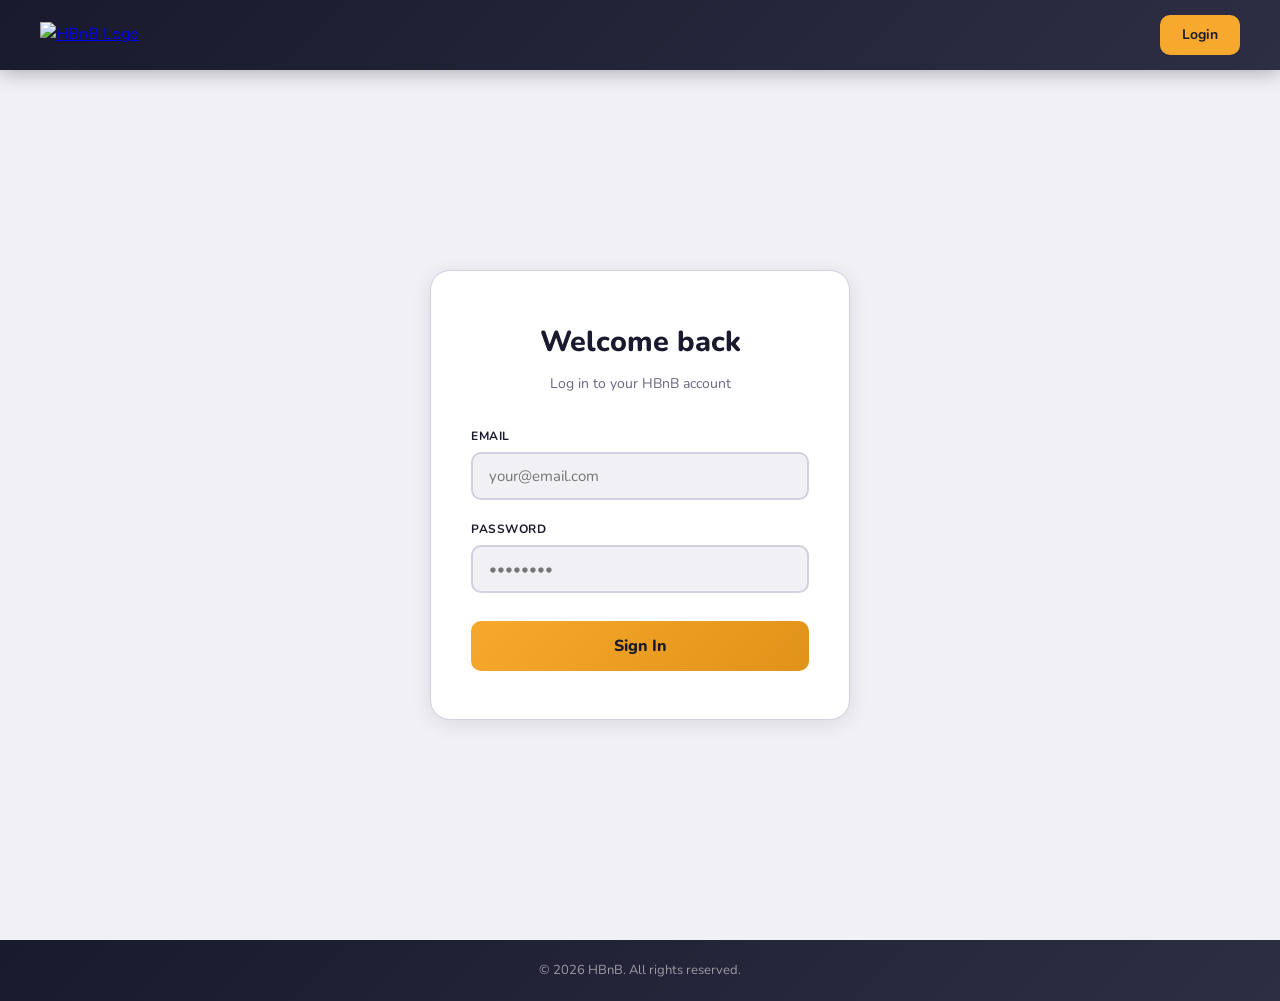
==== part4/add_place.html @ 2c906442 "Adding the Add_place.html page" ====
<!DOCTYPE html>
<html lang="en">
<head>
    <meta charset="UTF-8">
    <meta name="viewport" content="width=device-width, initial-scale=1.0">
    <title>HBnB &#8212; Add a Place</title>
    <meta name="description" content="List your place on HBnB and welcome guests from around the world.">
    <link rel="icon" type="image/png" href="images/icon.png">
    <link rel="preconnect" href="https://fonts.googleapis.com">
    <link href="https://fonts.googleapis.com/css2?family=Nunito:wght@400;600;700;800;900&display=swap" rel="stylesheet">
    <link rel="stylesheet" href="styles.css">
</head>
<body>

    <!-- ==================================================
        HEADER
        Classes obligatoires : .logo  .login-button
    =================================================== -->
    <header>
        <div class="header-inner">
            <a href="index.html" class="header-logo-link">
                <img src="images/logo.png" alt="HBnB Logo" class="logo">
            </a>

            <nav class="main-nav" aria-label="Main navigation">
                <a href="index.html" class="nav-link">&#127968; Home</a>
                <a href="index.html#search-section" class="nav-link">&#128269; Search</a>
                <a href="index.html#places-list" class="nav-link">&#128205; Places</a>
                <!-- Lien actif sur cette page -->
                <a href="add_place.html" class="nav-link active nav-add-place" id="add-place-link" aria-current="page">&#43; Add Place</a>
            </nav>

            <nav class="header-auth" aria-label="Authentication">
                <a href="login.html" class="login-button" id="login-link">Login</a>
            </nav>
        </div>
    </header>

    <!-- ==================================================
        MAIN - Formulaire d'ajout de place
    =================================================== -->
    <main>
        <div class="add-place-wrapper">

            <div class="add-place-header">
                <h1>&#127968; List Your Place</h1>
                <p class="add-place-subtitle">Share your space and welcome guests from around the world.</p>
            </div>

            <!--
                FORMULAIRE D'AJOUT DE PLACE
                id="add-place-form" -> intercepté par scripts.js
                Auth obligatoire : JS redirige vers login.html si pas connecté
            -->
            <form id="add-place-form" novalidate>

                <!-- ── Informations générales ────────────────────── -->
                <fieldset class="form-section">
                    <legend>General Information</legend>

                    <div class="form-group">
                        <label for="place-title">Title <span class="required-star" aria-hidden="true">*</span></label>
                        <input
                            type="text"
                            id="place-title"
                            name="title"
                            required
                            maxlength="100"
                            placeholder="e.g. Cozy apartment in the heart of Paris"
                            aria-required="true"
                        >
                        <span class="field-hint">Max 100 characters</span>
                    </div>

                    <div class="form-group">
                        <label for="place-description">Description</label>
                        <textarea
                            id="place-description"
                            name="description"
                            rows="5"
                            placeholder="Describe your place: atmosphere, nearby attractions, what makes it special..."
                        ></textarea>
                    </div>

                    <div class="form-group">
                        <label for="place-price">Price per night (USD) <span class="required-star" aria-hidden="true">*</span></label>
                        <div class="input-with-prefix">
                            <span class="input-prefix">$</span>
                            <input
                                type="number"
                                id="place-price"
                                name="price"
                                required
                                min="1"
                                step="0.01"
                                placeholder="0.00"
                                aria-required="true"
                            >
                        </div>
                    </div>
                </fieldset>

                <!-- ── Localisation ───────────────────────────────── -->
                <fieldset class="form-section">
                    <legend>Location</legend>

                    <div class="form-row">
                        <div class="form-group">
                            <label for="place-latitude">Latitude <span class="required-star" aria-hidden="true">*</span></label>
                            <input
                                type="number"
                                id="place-latitude"
                                name="latitude"
                                required
                                min="-90"
                                max="90"
                                step="any"
                                placeholder="e.g. 48.8566"
                                aria-required="true"
                            >
                            <span class="field-hint">Between -90 and 90</span>
                        </div>

                        <div class="form-group">
                            <label for="place-longitude">Longitude <span class="required-star" aria-hidden="true">*</span></label>
                            <input
                                type="number"
                                id="place-longitude"
                                name="longitude"
                                required
                                min="-180"
                                max="180"
                                step="any"
                                placeholder="e.g. 2.3522"
                                aria-required="true"
                            >
                            <span class="field-hint">Between -180 and 180</span>
                        </div>
                    </div>

                    <p class="field-hint location-tip">
                        &#128270; Find your coordinates on
                        <a href="https://www.google.com/maps" target="_blank" rel="noopener noreferrer">Google Maps</a>
                        (right-click on the map &#8594; copy coordinates).
                    </p>
                </fieldset>

                <!-- ── Équipements ────────────────────────────────── -->
                <fieldset class="form-section">
                    <legend>Amenities</legend>
                    <p class="field-hint">Select all that apply to your place.</p>

                    <!--
                        id="amenities-list" : les checkboxes sont générées
                        dynamiquement par scripts.js depuis GET /api/v1/amenities/
                    -->
                    <div id="amenities-list" class="amenities-checkboxes" aria-label="Available amenities" role="group">
                        <span class="loading-amenities">Loading amenities...</span>
                    </div>
                </fieldset>

                <!-- ── Actions ────────────────────────────────────── -->
                <div class="form-actions">
                    <a href="index.html" class="btn-cancel">Cancel</a>
                    <button type="submit" class="btn-primary btn-submit-place">
                        &#10003; Publish My Place
                    </button>
                </div>

            </form>
        </div>
    </main>

    <!-- FOOTER -->
    <footer>
        <div class="footer-inner">
            <p>&copy; 2026 HBnB Evolution. All rights reserved.</p>
            <nav class="footer-nav" aria-label="Footer navigation">
                <a href="index.html">Home</a>
                <a href="login.html">Login</a>
            </nav>
        </div>
    </footer>

    <div class="toast" id="toast" role="status" aria-live="polite"></div>
    <script src="scripts.js"></script>
</body>
</html>
---- part4/styles.css ----
/*
  styles.css — HBnB Part 4
  Design : warm, modern, airbnb-inspired
  Palette : orange #F7A92D, dark #1a1a2e, light grays
  Font : Nunito via Google Fonts
*/

:root {
    --orange:        #F7A92D;
    --orange-dark:   #e09318;
    --orange-light:  #FFF3DC;
    --dark:          #1a1a2e;
    --dark-mid:      #2d2d44;
    --white:         #FAFAFA;
    --gray-light:    #f0f0f5;
    --gray-mid:      #d0d0e0;
    --gray-text:     #666680;
    --card-shadow:   0 4px 20px rgba(26, 26, 46, 0.10);
    --card-hover:    0 8px 32px rgba(247, 169, 45, 0.20);
    --radius:        16px;
    --radius-sm:     10px;
    --radius-btn:    10px;
    --transition:    0.25s cubic-bezier(0.4, 0, 0.2, 1);
}

/* ===== RESET ===== */
*, *::before, *::after { box-sizing: border-box; margin: 0; padding: 0; }
html { scroll-behavior: smooth; }

body {
    font-family: 'Nunito', 'Segoe UI', sans-serif;
    background-color: var(--gray-light);
    color: var(--dark);
    min-height: 100vh;
    display: flex;
    flex-direction: column;
    font-size: 16px;
    line-height: 1.6;
}

/* ===== HEADER ===== */
header {
    background: linear-gradient(135deg, var(--dark) 0%, var(--dark-mid) 100%);
    padding: 0 40px;
    height: 70px;
    display: flex;
    align-items: center;
    justify-content: space-between;
    position: sticky;
    top: 0;
    z-index: 100;
    box-shadow: 0 2px 20px rgba(0,0,0,0.3);
}

/* Logo — classe obligatoire */
.logo {
    height: 40px;
    width: auto;
    transition: transform var(--transition);
}
.logo:hover { transform: scale(1.05); }

header nav { display: flex; align-items: center; gap: 12px; }

/* Bouton Login — classe obligatoire */
.login-button {
    background-color: var(--orange);
    color: var(--dark);
    font-family: 'Nunito', sans-serif;
    font-weight: 700;
    font-size: 14px;
    text-decoration: none;
    padding: 9px 22px;
    border-radius: var(--radius-btn);
    border: none;
    cursor: pointer;
    transition: background-color var(--transition), transform var(--transition), box-shadow var(--transition);
    display: inline-flex;
    align-items: center;
    gap: 6px;
}
.login-button:hover {
    background-color: var(--orange-dark);
    transform: translateY(-1px);
    box-shadow: 0 4px 12px rgba(247,169,45,0.4);
}

/* Bouton Logout — visuellement différent */
.logout-button {
    background-color: transparent;
    color: var(--orange);
    font-family: 'Nunito', sans-serif;
    font-weight: 700;
    font-size: 14px;
    text-decoration: none;
    padding: 8px 20px;
    border-radius: var(--radius-btn);
    border: 2px solid var(--orange);
    cursor: pointer;
    transition: all var(--transition);
    display: inline-flex;
    align-items: center;
    gap: 6px;
}
.logout-button:hover { background-color: var(--orange); color: var(--dark); }

/* Greeting connecté */
.user-greeting {
    color: rgba(255,255,255,0.65);
    font-size: 14px;
    font-weight: 600;
}

/* ===== MAIN ===== */
main {
    flex: 1;
    padding: 40px 40px 60px;
    max-width: 1280px;
    margin: 0 auto;
    width: 100%;
}

/* ===== FOOTER ===== */
footer {
    background: linear-gradient(135deg, var(--dark) 0%, var(--dark-mid) 100%);
    color: rgba(255,255,255,0.55);
    text-align: center;
    padding: 20px;
    font-size: 13px;
    margin-top: auto;
}

/* ===== PAGE TITLES ===== */
.page-title {
    font-size: 2.2rem;
    font-weight: 800;
    color: var(--dark);
    text-align: center;
    margin-bottom: 8px;
    letter-spacing: -0.5px;
}
.page-subtitle {
    text-align: center;
    color: var(--gray-text);
    font-size: 1rem;
    margin-bottom: 36px;
}

/* ===== INDEX — FILTRE PRIX ===== */
#filter {
    display: flex;
    align-items: center;
    justify-content: center;
    gap: 12px;
    margin-bottom: 40px;
    background: white;
    padding: 14px 28px;
    border-radius: 50px;
    box-shadow: var(--card-shadow);
    width: fit-content;
    margin-left: auto;
    margin-right: auto;
}
#filter label {
    font-weight: 700;
    font-size: 14px;
    color: var(--dark);
    white-space: nowrap;
}
#price-filter {
    padding: 8px 14px;
    border-radius: 8px;
    border: 2px solid var(--gray-mid);
    font-family: 'Nunito', sans-serif;
    font-size: 14px;
    font-weight: 600;
    color: var(--dark);
    background: white;
    cursor: pointer;
    outline: none;
    transition: border-color var(--transition);
    min-width: 100px;
}
#price-filter:focus { border-color: var(--orange); }

/* ===== INDEX — GRILLE PLACES ===== */
#places-list {
    display: grid;
    grid-template-columns: repeat(auto-fill, minmax(280px, 1fr));
    gap: 20px;
}

/* Carte place — classe obligatoire
   Paramètres fixes respectés : margin:20px padding:10px border:1px solid #ddd border-radius:10px */
.place-card {
    background: white;
    margin: 20px;
    padding: 10px;
    border: 1px solid #ddd;
    border-radius: 10px;
    box-shadow: var(--card-shadow);
    transition: transform var(--transition), box-shadow var(--transition), border-color var(--transition);
    display: flex;
    flex-direction: column;
    overflow: hidden;
    cursor: pointer;
}
.place-card:hover {
    transform: translateY(-6px);
    box-shadow: var(--card-hover);
    border-color: var(--orange);
}
.place-card h2 {
    font-size: 1.1rem;
    font-weight: 800;
    color: var(--dark);
    margin: 12px 8px 6px;
    line-height: 1.3;
}
.place-card .price-tag {
    display: inline-block;
    background: var(--orange-light);
    color: var(--orange-dark);
    font-weight: 700;
    font-size: 0.9rem;
    padding: 4px 10px;
    border-radius: 6px;
    margin: 0 8px 14px;
}

/* Bouton View Details — classe obligatoire */
.details-button {
    background: linear-gradient(135deg, var(--orange) 0%, var(--orange-dark) 100%);
    color: var(--dark);
    font-family: 'Nunito', sans-serif;
    font-weight: 800;
    font-size: 14px;
    text-decoration: none;
    padding: 10px 0;
    border-radius: 8px;
    border: none;
    cursor: pointer;
    text-align: center;
    display: block;
    margin: auto 8px 8px;
    transition: all var(--transition);
    margin-top: auto;
}
.details-button:hover {
    opacity: 0.9;
    transform: translateY(-1px);
    box-shadow: 0 4px 12px rgba(247,169,45,0.4);
}

.no-places-msg {
    grid-column: 1 / -1;
    text-align: center;
    padding: 60px 20px;
    color: var(--gray-text);
    font-size: 1.1rem;
}

/* ===== PAGE LOGIN ===== */
.login-wrapper {
    min-height: calc(100vh - 130px);
    display: flex;
    align-items: center;
    justify-content: center;
    padding: 40px 20px;
}
#login-form {
    background: white;
    padding: 48px 40px;
    border-radius: 20px;
    box-shadow: var(--card-shadow);
    width: 100%;
    max-width: 420px;
    border: 1px solid var(--gray-mid);
}
#login-form h2 {
    text-align: center;
    font-size: 1.8rem;
    font-weight: 800;
    color: var(--dark);
    margin-bottom: 8px;
}
.form-subtitle {
    text-align: center;
    color: var(--gray-text);
    font-size: 14px;
    margin-bottom: 32px;
}
.form-group { margin-bottom: 20px; }
.form-group label {
    display: block;
    font-weight: 700;
    font-size: 12px;
    color: var(--dark);
    margin-bottom: 6px;
    text-transform: uppercase;
    letter-spacing: 0.5px;
}
.form-group input {
    width: 100%;
    padding: 12px 16px;
    border: 2px solid var(--gray-mid);
    border-radius: 10px;
    font-family: 'Nunito', sans-serif;
    font-size: 15px;
    color: var(--dark);
    background: var(--gray-light);
    outline: none;
    transition: border-color var(--transition), background var(--transition);
}
.form-group input:focus { border-color: var(--orange); background: white; }
.btn-primary {
    width: 100%;
    padding: 14px;
    background: linear-gradient(135deg, var(--orange) 0%, var(--orange-dark) 100%);
    color: var(--dark);
    font-family: 'Nunito', sans-serif;
    font-weight: 800;
    font-size: 16px;
    border: none;
    border-radius: var(--radius-btn);
    cursor: pointer;
    transition: all var(--transition);
    margin-top: 8px;
}
.btn-primary:hover { transform: translateY(-2px); box-shadow: 0 6px 20px rgba(247,169,45,0.4); }
.error-message {
    background: #FEE2E2;
    color: #DC2626;
    border: 1px solid #FCA5A5;
    border-radius: 8px;
    padding: 10px 14px;
    font-size: 14px;
    font-weight: 600;
    margin-bottom: 16px;
    display: none;
}

/* ===== PAGE PLACE DETAILS ===== */
#place-details h1 {
    font-size: 2rem;
    font-weight: 800;
    color: var(--dark);
    margin-bottom: 24px;
    letter-spacing: -0.5px;
}

/* Classe obligatoire : place-details */
.place-details { margin-bottom: 40px; }

/* Classe obligatoire : place-info */
.place-info {
    background: white;
    border: 1px solid #ddd;
    border-radius: 10px;
    padding: 10px;
    /* enrichissements */
    padding: 32px;
    box-shadow: var(--card-shadow);
    display: grid;
    grid-template-columns: 1fr 1fr;
    gap: 20px;
}
.place-info-item { display: flex; flex-direction: column; gap: 4px; }
.place-info-label {
    font-size: 11px;
    font-weight: 700;
    text-transform: uppercase;
    letter-spacing: 1px;
    color: var(--gray-text);
}
.place-info-value { font-size: 1.05rem; font-weight: 700; color: var(--dark); }
.place-info-value.price { color: var(--orange-dark); font-size: 1.3rem; }
.amenities-list { display: flex; flex-wrap: wrap; gap: 8px; margin-top: 4px; }
.amenity-tag {
    background: var(--orange-light);
    color: var(--orange-dark);
    font-weight: 700;
    font-size: 13px;
    padding: 4px 12px;
    border-radius: 20px;
}

/* Reviews */
#reviews { margin-bottom: 40px; }
#reviews h2 {
    font-size: 1.5rem;
    font-weight: 800;
    color: var(--dark);
    margin-bottom: 20px;
}

/* Carte review — classe obligatoire
   Paramètres fixes : margin:20px padding:10px border:1px solid #ddd border-radius:10px */
.review-card {
    background: white;
    margin: 20px;
    padding: 10px;
    border: 1px solid #ddd;
    border-radius: 10px;
    /* enrichissements */
    padding: 20px 24px;
    box-shadow: var(--card-shadow);
    margin: 0 0 16px 0;
    transition: box-shadow var(--transition);
}
.review-card:hover { box-shadow: var(--card-hover); }
.review-card .reviewer-name { font-weight: 800; font-size: 1rem; color: var(--dark); margin-bottom: 6px; }
.review-card .review-text { color: var(--gray-text); font-size: 0.95rem; margin-bottom: 10px; }
.stars { color: var(--orange); font-size: 1.1rem; letter-spacing: 2px; }

/* Section add-review — classe obligatoire */
#add-review {
    background: white;
    border: 1px solid #ddd;
    border-radius: 10px;
    padding: 10px;
    /* enrichissements */
    padding: 32px;
    box-shadow: var(--card-shadow);
    margin-top: 40px;
}
#add-review h2 { font-size: 1.4rem; font-weight: 800; color: var(--dark); margin-bottom: 24px; }

/* Classe obligatoire : form (dans add-review) */
#add-review .form label,
#review-form label {
    display: block;
    font-weight: 700;
    font-size: 12px;
    text-transform: uppercase;
    letter-spacing: 0.5px;
    color: var(--dark);
    margin-bottom: 6px;
}
#add-review .form textarea,
#add-review .form select,
#review-form textarea,
#review-form select {
    width: 100%;
    padding: 12px 16px;
    border: 2px solid var(--gray-mid);
    border-radius: 10px;
    font-family: 'Nunito', sans-serif;
    font-size: 15px;
    color: var(--dark);
    background: var(--gray-light);
    margin-bottom: 18px;
    outline: none;
    resize: vertical;
    transition: border-color var(--transition);
}
#add-review .form textarea:focus,
#review-form textarea:focus,
#review-form select:focus { border-color: var(--orange); background: white; }
#add-review .form button,
#review-form button[type="submit"] {
    background: linear-gradient(135deg, var(--orange) 0%, var(--orange-dark) 100%);
    color: var(--dark);
    font-family: 'Nunito', sans-serif;
    font-weight: 800;
    font-size: 15px;
    padding: 12px 32px;
    border: none;
    border-radius: var(--radius-btn);
    cursor: pointer;
    transition: all var(--transition);
}
#add-review .form button:hover,
#review-form button[type="submit"]:hover {
    transform: translateY(-2px);
    box-shadow: 0 6px 20px rgba(247,169,45,0.4);
}

/* ===== PAGE ADD_REVIEW SEULE ===== */
.review-page-wrapper { max-width: 600px; margin: 0 auto; padding: 40px 20px; }
#review-form {
    background: white;
    padding: 40px;
    border-radius: 20px;
    border: 1px solid var(--gray-mid);
    box-shadow: var(--card-shadow);
}
#review-form h1 {
    font-size: 1.1rem;
    font-weight: 600;
    color: var(--gray-text);
    text-align: center;
    margin-bottom: 4px;
}
#review-form h2 {
    font-size: 1.8rem;
    font-weight: 800;
    color: var(--dark);
    text-align: center;
    margin-bottom: 32px;
}

/* ===== TOAST NOTIFICATION ===== */
.toast {
    position: fixed;
    bottom: 30px;
    right: 30px;
    background: var(--dark);
    color: white;
    padding: 14px 24px;
    border-radius: 12px;
    font-weight: 700;
    font-size: 14px;
    box-shadow: 0 8px 32px rgba(0,0,0,0.3);
    z-index: 1000;
    transform: translateY(80px);
    opacity: 0;
    transition: all 0.4s cubic-bezier(0.4,0,0.2,1);
    pointer-events: none;
}
.toast.toast-success { border-left: 4px solid #22C55E; }
.toast.toast-error { border-left: 4px solid #EF4444; }
.toast.show { transform: translateY(0); opacity: 1; }

/* ===== SPINNER CHARGEMENT ===== */
.loading-msg {
    grid-column: 1 / -1;
    text-align: center;
    padding: 60px;
    color: var(--gray-text);
    font-size: 1rem;
    font-weight: 600;
}

/* ===== RESPONSIVE ===== */
@media (max-width: 768px) {
    header { padding: 0 20px; }
    main { padding: 24px 16px 40px; }
    #places-list { grid-template-columns: 1fr; gap: 0; }
    .place-card { margin: 0 0 16px 0; }
    .place-info { grid-template-columns: 1fr; }
    #login-form { padding: 32px 24px; }
    .page-title { font-size: 1.6rem; }
    .toast { left: 16px; right: 16px; bottom: 16px; }
}
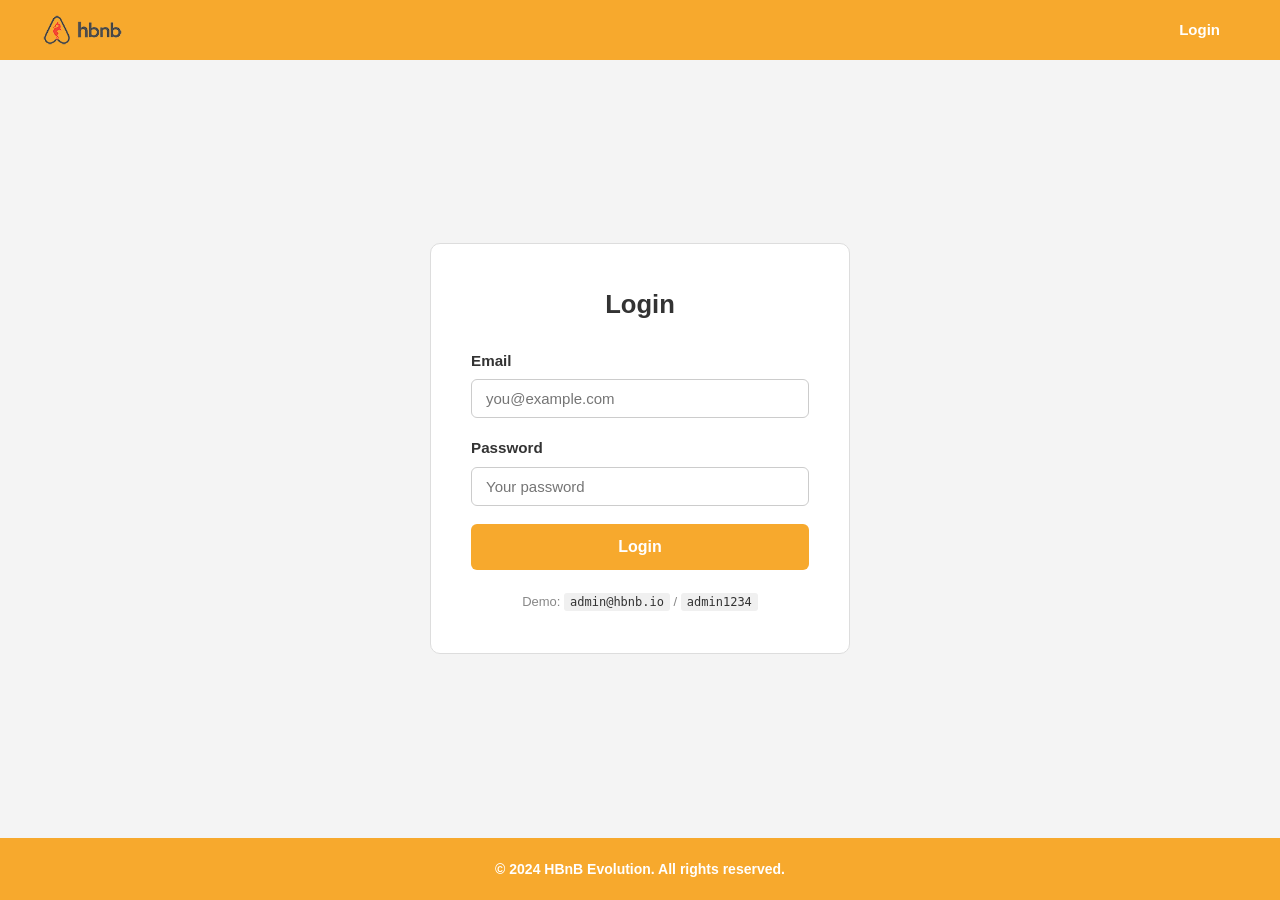
==== commit 53b36c85: "part 4 Hbnb" ====
--- a/part4/add_place.html
+++ b/part4/add_place.html
@@ -3,186 +3,95 @@
 <head>
     <meta charset="UTF-8">
     <meta name="viewport" content="width=device-width, initial-scale=1.0">
-    <title>HBnB &#8212; Add a Place</title>
-    <meta name="description" content="List your place on HBnB and welcome guests from around the world.">
-    <link rel="icon" type="image/png" href="images/icon.png">
-    <link rel="preconnect" href="https://fonts.googleapis.com">
-    <link href="https://fonts.googleapis.com/css2?family=Nunito:wght@400;600;700;800;900&display=swap" rel="stylesheet">
+    <title>HBnB — Add a Place</title>
+    <link rel="icon" href="images/icon.png" type="image/png">
     <link rel="stylesheet" href="styles.css">
 </head>
 <body>
 
-    <!-- ==================================================
-        HEADER
-        Classes obligatoires : .logo  .login-button
-    =================================================== -->
+    <!-- HEADER -->
     <header>
         <div class="header-inner">
             <a href="index.html" class="header-logo-link">
                 <img src="images/logo.png" alt="HBnB Logo" class="logo">
             </a>
-
-            <nav class="main-nav" aria-label="Main navigation">
-                <a href="index.html" class="nav-link">&#127968; Home</a>
-                <a href="index.html#search-section" class="nav-link">&#128269; Search</a>
-                <a href="index.html#places-list" class="nav-link">&#128205; Places</a>
-                <!-- Lien actif sur cette page -->
-                <a href="add_place.html" class="nav-link active nav-add-place" id="add-place-link" aria-current="page">&#43; Add Place</a>
-            </nav>
-
-            <nav class="header-auth" aria-label="Authentication">
-                <a href="login.html" class="login-button" id="login-link">Login</a>
-            </nav>
+            <a href="login.html" id="login-link" class="login-button">Login</a>
         </div>
     </header>
 
-    <!-- ==================================================
-        MAIN - Formulaire d'ajout de place
-    =================================================== -->
+    <!-- MAIN -->
     <main>
         <div class="add-place-wrapper">
-
             <div class="add-place-header">
-                <h1>&#127968; List Your Place</h1>
-                <p class="add-place-subtitle">Share your space and welcome guests from around the world.</p>
+                <h1>Add a New Place</h1>
+                <p class="add-place-subtitle">Share your space with the world</p>
             </div>
 
-            <!--
-                FORMULAIRE D'AJOUT DE PLACE
-                id="add-place-form" -> intercepté par scripts.js
-                Auth obligatoire : JS redirige vers login.html si pas connecté
-            -->
-            <form id="add-place-form" novalidate>
-
-                <!-- ── Informations générales ────────────────────── -->
+            <form id="add-place-form">
+                <!-- Basic Info -->
                 <fieldset class="form-section">
-                    <legend>General Information</legend>
-
+                    <legend>Basic Information</legend>
                     <div class="form-group">
-                        <label for="place-title">Title <span class="required-star" aria-hidden="true">*</span></label>
-                        <input
-                            type="text"
-                            id="place-title"
-                            name="title"
-                            required
-                            maxlength="100"
-                            placeholder="e.g. Cozy apartment in the heart of Paris"
-                            aria-required="true"
-                        >
+                        <label for="place-title">Title <span class="required-star">*</span></label>
+                        <input type="text" id="place-title" name="title" placeholder="e.g. Sunny Beach House" maxlength="100" required>
                         <span class="field-hint">Max 100 characters</span>
                     </div>
-
                     <div class="form-group">
                         <label for="place-description">Description</label>
-                        <textarea
-                            id="place-description"
-                            name="description"
-                            rows="5"
-                            placeholder="Describe your place: atmosphere, nearby attractions, what makes it special..."
-                        ></textarea>
+                        <textarea id="place-description" name="description" rows="4" placeholder="Describe your place..."></textarea>
                     </div>
+                </fieldset>
 
+                <!-- Pricing -->
+                <fieldset class="form-section">
+                    <legend>Pricing</legend>
                     <div class="form-group">
-                        <label for="place-price">Price per night (USD) <span class="required-star" aria-hidden="true">*</span></label>
+                        <label for="place-price">Price per Night <span class="required-star">*</span></label>
                         <div class="input-with-prefix">
                             <span class="input-prefix">$</span>
-                            <input
-                                type="number"
-                                id="place-price"
-                                name="price"
-                                required
-                                min="1"
-                                step="0.01"
-                                placeholder="0.00"
-                                aria-required="true"
-                            >
+                            <input type="number" id="place-price" name="price" placeholder="0.00" min="1" step="0.01" required>
                         </div>
                     </div>
                 </fieldset>
 
-                <!-- ── Localisation ───────────────────────────────── -->
+                <!-- Location -->
                 <fieldset class="form-section">
                     <legend>Location</legend>
-
                     <div class="form-row">
                         <div class="form-group">
-                            <label for="place-latitude">Latitude <span class="required-star" aria-hidden="true">*</span></label>
-                            <input
-                                type="number"
-                                id="place-latitude"
-                                name="latitude"
-                                required
-                                min="-90"
-                                max="90"
-                                step="any"
-                                placeholder="e.g. 48.8566"
-                                aria-required="true"
-                            >
-                            <span class="field-hint">Between -90 and 90</span>
+                            <label for="place-latitude">Latitude <span class="required-star">*</span></label>
+                            <input type="number" id="place-latitude" name="latitude" placeholder="e.g. 48.8566" min="-90" max="90" step="any" required>
                         </div>
-
                         <div class="form-group">
-                            <label for="place-longitude">Longitude <span class="required-star" aria-hidden="true">*</span></label>
-                            <input
-                                type="number"
-                                id="place-longitude"
-                                name="longitude"
-                                required
-                                min="-180"
-                                max="180"
-                                step="any"
-                                placeholder="e.g. 2.3522"
-                                aria-required="true"
-                            >
-                            <span class="field-hint">Between -180 and 180</span>
+                            <label for="place-longitude">Longitude <span class="required-star">*</span></label>
+                            <input type="number" id="place-longitude" name="longitude" placeholder="e.g. 2.3522" min="-180" max="180" step="any" required>
                         </div>
                     </div>
-
-                    <p class="field-hint location-tip">
-                        &#128270; Find your coordinates on
-                        <a href="https://www.google.com/maps" target="_blank" rel="noopener noreferrer">Google Maps</a>
-                        (right-click on the map &#8594; copy coordinates).
-                    </p>
                 </fieldset>
 
-                <!-- ── Équipements ────────────────────────────────── -->
+                <!-- Amenities -->
                 <fieldset class="form-section">
                     <legend>Amenities</legend>
-                    <p class="field-hint">Select all that apply to your place.</p>
-
-                    <!--
-                        id="amenities-list" : les checkboxes sont générées
-                        dynamiquement par scripts.js depuis GET /api/v1/amenities/
-                    -->
-                    <div id="amenities-list" class="amenities-checkboxes" aria-label="Available amenities" role="group">
+                    <div id="amenities-list" class="amenities-checkboxes">
                         <span class="loading-amenities">Loading amenities...</span>
                     </div>
                 </fieldset>
 
-                <!-- ── Actions ────────────────────────────────────── -->
+                <!-- Actions -->
                 <div class="form-actions">
                     <a href="index.html" class="btn-cancel">Cancel</a>
-                    <button type="submit" class="btn-primary btn-submit-place">
-                        &#10003; Publish My Place
-                    </button>
+                    <button type="submit" class="btn-primary btn-submit-place">Publish My Place</button>
                 </div>
-
             </form>
         </div>
     </main>
 
     <!-- FOOTER -->
     <footer>
-        <div class="footer-inner">
-            <p>&copy; 2026 HBnB Evolution. All rights reserved.</p>
-            <nav class="footer-nav" aria-label="Footer navigation">
-                <a href="index.html">Home</a>
-                <a href="login.html">Login</a>
-            </nav>
-        </div>
+        <p>&copy; 2024 HBnB Evolution. All rights reserved.</p>
     </footer>
 
-    <div class="toast" id="toast" role="status" aria-live="polite"></div>
+    <div id="toast" class="toast"></div>
     <script src="scripts.js"></script>
 </body>
 </html>
--- a/part4/styles.css
+++ b/part4/styles.css
@@ -1,545 +1,683 @@
 /*
   styles.css — HBnB Part 4
-  Design : warm, modern, airbnb-inspired
-  Palette : orange #F7A92D, dark #1a1a2e, light grays
-  Font : Nunito via Google Fonts
+  =========================
+  Design based on project mockups.
+  Palette: orange #F7A92D, light gray #f4f4f4, white cards
+  Font: system default sans-serif
+
+  REQUIRED CLASSES (checker):
+  .logo  .login-button  .place-card  .details-button
+  .place-details  .place-info  .review-card  .add-review  .form
 */
 
-:root {
-    --orange:        #F7A92D;
-    --orange-dark:   #e09318;
-    --orange-light:  #FFF3DC;
-    --dark:          #1a1a2e;
-    --dark-mid:      #2d2d44;
-    --white:         #FAFAFA;
-    --gray-light:    #f0f0f5;
-    --gray-mid:      #d0d0e0;
-    --gray-text:     #666680;
-    --card-shadow:   0 4px 20px rgba(26, 26, 46, 0.10);
-    --card-hover:    0 8px 32px rgba(247, 169, 45, 0.20);
-    --radius:        16px;
-    --radius-sm:     10px;
-    --radius-btn:    10px;
-    --transition:    0.25s cubic-bezier(0.4, 0, 0.2, 1);
-}
-
-/* ===== RESET ===== */
-*, *::before, *::after { box-sizing: border-box; margin: 0; padding: 0; }
-html { scroll-behavior: smooth; }
+/* ================================================================
+   RESET & BASE
+   ================================================================ */
+*, *::before, *::after {
+    box-sizing: border-box;
+    margin: 0;
+    padding: 0;
+}
 
 body {
-    font-family: 'Nunito', 'Segoe UI', sans-serif;
-    background-color: var(--gray-light);
-    color: var(--dark);
+    font-family: 'Segoe UI', Tahoma, Geneva, Verdana, sans-serif;
+    background-color: #f4f4f4;
+    color: #333;
     min-height: 100vh;
     display: flex;
     flex-direction: column;
-    font-size: 16px;
     line-height: 1.6;
 }
 
-/* ===== HEADER ===== */
+/* ================================================================
+   HEADER
+   ================================================================ */
 header {
-    background: linear-gradient(135deg, var(--dark) 0%, var(--dark-mid) 100%);
-    padding: 0 40px;
-    height: 70px;
+    background-color: #F7A92D;
+    padding: 0 32px;
+}
+
+.header-inner {
+    max-width: 1200px;
+    margin: 0 auto;
+    height: 60px;
     display: flex;
     align-items: center;
     justify-content: space-between;
-    position: sticky;
-    top: 0;
-    z-index: 100;
-    box-shadow: 0 2px 20px rgba(0,0,0,0.3);
-}
-
-/* Logo — classe obligatoire */
+}
+
+.header-logo-link {
+    display: inline-flex;
+    align-items: center;
+    gap: 10px;
+    text-decoration: none;
+}
+
+/* --- REQUIRED CLASS: .logo --- */
 .logo {
-    height: 40px;
+    height: 36px;
     width: auto;
-    transition: transform var(--transition);
-}
-.logo:hover { transform: scale(1.05); }
-
-header nav { display: flex; align-items: center; gap: 12px; }
-
-/* Bouton Login — classe obligatoire */
+}
+
+.logo-text {
+    font-size: 1.4rem;
+    font-weight: 900;
+    color: white;
+}
+
+/* --- REQUIRED CLASS: .login-button --- */
 .login-button {
-    background-color: var(--orange);
-    color: var(--dark);
-    font-family: 'Nunito', sans-serif;
+    color: white;
+    font-weight: 700;
+    font-size: 15px;
+    text-decoration: none;
+    padding: 8px 20px;
+    border: none;
+    background: none;
+    cursor: pointer;
+}
+.login-button:hover {
+    text-decoration: underline;
+}
+
+.logout-button {
+    color: white;
+    font-weight: 700;
+    font-size: 15px;
+    text-decoration: none;
+    padding: 8px 20px;
+    border: none;
+    background: none;
+    cursor: pointer;
+}
+.logout-button:hover {
+    text-decoration: underline;
+}
+
+/* Hide nav links - simple design per mockups */
+.main-nav {
+    display: none;
+}
+
+/* ================================================================
+   MAIN
+   ================================================================ */
+main {
+    flex: 1;
+    max-width: 1200px;
+    margin: 0 auto;
+    width: 100%;
+    padding: 40px 32px 60px;
+}
+
+/* ================================================================
+   INDEX PAGE — Available Places
+   ================================================================ */
+.section-title {
+    font-size: 1.8rem;
+    font-weight: 900;
+    color: #333;
+    text-align: center;
+    margin-bottom: 24px;
+}
+
+.filters-bar {
+    display: flex;
+    align-items: center;
+    justify-content: center;
+    gap: 10px;
+    margin-bottom: 32px;
+}
+
+.filter-label {
+    font-weight: 700;
+    font-size: 15px;
+    color: #333;
+}
+
+#price-filter {
+    padding: 6px 12px;
+    border: 1px solid #ccc;
+    border-radius: 4px;
+    font-size: 14px;
+    background: white;
+    cursor: pointer;
+}
+
+/* ================================================================
+   PLACE CARDS GRID
+   ================================================================ */
+#places-list {
+    display: grid;
+    grid-template-columns: repeat(3, 1fr);
+    gap: 24px;
+}
+
+/* --- REQUIRED CLASS: .place-card --- */
+.place-card {
+    background: white;
+    border: 1px solid #ddd;
+    border-radius: 10px;
+    padding: 30px 20px;
+    text-align: center;
+    display: flex;
+    flex-direction: column;
+    align-items: center;
+    gap: 12px;
+}
+
+.place-card h2 {
+    font-size: 1.2rem;
+    font-weight: 800;
+    color: #333;
+    margin: 0;
+}
+
+.place-card .price-tag {
+    font-size: 0.95rem;
+    color: #555;
+}
+
+/* --- REQUIRED CLASS: .details-button --- */
+.details-button {
+    background-color: #F7A92D;
+    color: white;
     font-weight: 700;
     font-size: 14px;
     text-decoration: none;
-    padding: 9px 22px;
-    border-radius: var(--radius-btn);
+    padding: 10px 24px;
+    border-radius: 20px;
     border: none;
     cursor: pointer;
-    transition: background-color var(--transition), transform var(--transition), box-shadow var(--transition);
-    display: inline-flex;
-    align-items: center;
-    gap: 6px;
-}
-.login-button:hover {
-    background-color: var(--orange-dark);
-    transform: translateY(-1px);
-    box-shadow: 0 4px 12px rgba(247,169,45,0.4);
-}
-
-/* Bouton Logout — visuellement différent */
-.logout-button {
-    background-color: transparent;
-    color: var(--orange);
-    font-family: 'Nunito', sans-serif;
-    font-weight: 700;
-    font-size: 14px;
-    text-decoration: none;
-    padding: 8px 20px;
-    border-radius: var(--radius-btn);
-    border: 2px solid var(--orange);
-    cursor: pointer;
-    transition: all var(--transition);
-    display: inline-flex;
-    align-items: center;
-    gap: 6px;
-}
-.logout-button:hover { background-color: var(--orange); color: var(--dark); }
-
-/* Greeting connecté */
-.user-greeting {
-    color: rgba(255,255,255,0.65);
-    font-size: 14px;
-    font-weight: 600;
-}
-
-/* ===== MAIN ===== */
-main {
-    flex: 1;
-    padding: 40px 40px 60px;
-    max-width: 1280px;
-    margin: 0 auto;
-    width: 100%;
-}
-
-/* ===== FOOTER ===== */
-footer {
-    background: linear-gradient(135deg, var(--dark) 0%, var(--dark-mid) 100%);
-    color: rgba(255,255,255,0.55);
-    text-align: center;
-    padding: 20px;
-    font-size: 13px;
+    display: inline-block;
     margin-top: auto;
-}
-
-/* ===== PAGE TITLES ===== */
-.page-title {
-    font-size: 2.2rem;
-    font-weight: 800;
-    color: var(--dark);
-    text-align: center;
-    margin-bottom: 8px;
-    letter-spacing: -0.5px;
-}
-.page-subtitle {
-    text-align: center;
-    color: var(--gray-text);
+    transition: background-color 0.2s;
+}
+.details-button:hover {
+    background-color: #e09318;
+}
+
+.no-places-msg,
+.loading-msg {
+    grid-column: 1 / -1;
+    text-align: center;
+    padding: 40px 20px;
+    color: #999;
     font-size: 1rem;
-    margin-bottom: 36px;
-}
-
-/* ===== INDEX — FILTRE PRIX ===== */
-#filter {
-    display: flex;
-    align-items: center;
-    justify-content: center;
-    gap: 12px;
+}
+
+/* ================================================================
+   PLACE DETAILS PAGE
+   ================================================================ */
+
+/* --- REQUIRED CLASS: .place-details --- */
+.place-details {
     margin-bottom: 40px;
-    background: white;
-    padding: 14px 28px;
-    border-radius: 50px;
-    box-shadow: var(--card-shadow);
-    width: fit-content;
-    margin-left: auto;
-    margin-right: auto;
-}
-#filter label {
-    font-weight: 700;
-    font-size: 14px;
-    color: var(--dark);
-    white-space: nowrap;
-}
-#price-filter {
-    padding: 8px 14px;
-    border-radius: 8px;
-    border: 2px solid var(--gray-mid);
-    font-family: 'Nunito', sans-serif;
-    font-size: 14px;
-    font-weight: 600;
-    color: var(--dark);
-    background: white;
-    cursor: pointer;
-    outline: none;
-    transition: border-color var(--transition);
-    min-width: 100px;
-}
-#price-filter:focus { border-color: var(--orange); }
-
-/* ===== INDEX — GRILLE PLACES ===== */
-#places-list {
-    display: grid;
-    grid-template-columns: repeat(auto-fill, minmax(280px, 1fr));
-    gap: 20px;
-}
-
-/* Carte place — classe obligatoire
-   Paramètres fixes respectés : margin:20px padding:10px border:1px solid #ddd border-radius:10px */
-.place-card {
-    background: white;
-    margin: 20px;
-    padding: 10px;
+}
+
+#place-details h1 {
+    font-size: 2rem;
+    font-weight: 900;
+    color: #333;
+    text-align: center;
+    margin-bottom: 24px;
+}
+
+/* --- REQUIRED CLASS: .place-info --- */
+.place-info {
+    background: white;
     border: 1px solid #ddd;
     border-radius: 10px;
-    box-shadow: var(--card-shadow);
-    transition: transform var(--transition), box-shadow var(--transition), border-color var(--transition);
-    display: flex;
-    flex-direction: column;
-    overflow: hidden;
-    cursor: pointer;
-}
-.place-card:hover {
-    transform: translateY(-6px);
-    box-shadow: var(--card-hover);
-    border-color: var(--orange);
-}
-.place-card h2 {
-    font-size: 1.1rem;
+    padding: 30px 40px;
+    text-align: center;
+}
+
+.place-info p {
+    font-size: 1rem;
+    color: #333;
+    margin-bottom: 10px;
+    line-height: 1.8;
+}
+
+.place-info p strong {
     font-weight: 800;
-    color: var(--dark);
-    margin: 12px 8px 6px;
-    line-height: 1.3;
-}
-.place-card .price-tag {
-    display: inline-block;
-    background: var(--orange-light);
-    color: var(--orange-dark);
-    font-weight: 700;
-    font-size: 0.9rem;
-    padding: 4px 10px;
-    border-radius: 6px;
-    margin: 0 8px 14px;
-}
-
-/* Bouton View Details — classe obligatoire */
-.details-button {
-    background: linear-gradient(135deg, var(--orange) 0%, var(--orange-dark) 100%);
-    color: var(--dark);
-    font-family: 'Nunito', sans-serif;
-    font-weight: 800;
-    font-size: 14px;
-    text-decoration: none;
-    padding: 10px 0;
-    border-radius: 8px;
-    border: none;
-    cursor: pointer;
-    text-align: center;
-    display: block;
-    margin: auto 8px 8px;
-    transition: all var(--transition);
-    margin-top: auto;
-}
-.details-button:hover {
-    opacity: 0.9;
-    transform: translateY(-1px);
-    box-shadow: 0 4px 12px rgba(247,169,45,0.4);
-}
-
-.no-places-msg {
-    grid-column: 1 / -1;
-    text-align: center;
-    padding: 60px 20px;
-    color: var(--gray-text);
-    font-size: 1.1rem;
-}
-
-/* ===== PAGE LOGIN ===== */
-.login-wrapper {
-    min-height: calc(100vh - 130px);
-    display: flex;
-    align-items: center;
-    justify-content: center;
-    padding: 40px 20px;
-}
-#login-form {
-    background: white;
-    padding: 48px 40px;
-    border-radius: 20px;
-    box-shadow: var(--card-shadow);
-    width: 100%;
-    max-width: 420px;
-    border: 1px solid var(--gray-mid);
-}
-#login-form h2 {
-    text-align: center;
-    font-size: 1.8rem;
-    font-weight: 800;
-    color: var(--dark);
-    margin-bottom: 8px;
-}
-.form-subtitle {
-    text-align: center;
-    color: var(--gray-text);
-    font-size: 14px;
-    margin-bottom: 32px;
-}
-.form-group { margin-bottom: 20px; }
-.form-group label {
-    display: block;
-    font-weight: 700;
-    font-size: 12px;
-    color: var(--dark);
-    margin-bottom: 6px;
-    text-transform: uppercase;
-    letter-spacing: 0.5px;
-}
-.form-group input {
-    width: 100%;
-    padding: 12px 16px;
-    border: 2px solid var(--gray-mid);
-    border-radius: 10px;
-    font-family: 'Nunito', sans-serif;
-    font-size: 15px;
-    color: var(--dark);
-    background: var(--gray-light);
-    outline: none;
-    transition: border-color var(--transition), background var(--transition);
-}
-.form-group input:focus { border-color: var(--orange); background: white; }
-.btn-primary {
-    width: 100%;
-    padding: 14px;
-    background: linear-gradient(135deg, var(--orange) 0%, var(--orange-dark) 100%);
-    color: var(--dark);
-    font-family: 'Nunito', sans-serif;
-    font-weight: 800;
-    font-size: 16px;
-    border: none;
-    border-radius: var(--radius-btn);
-    cursor: pointer;
-    transition: all var(--transition);
-    margin-top: 8px;
-}
-.btn-primary:hover { transform: translateY(-2px); box-shadow: 0 6px 20px rgba(247,169,45,0.4); }
-.error-message {
-    background: #FEE2E2;
-    color: #DC2626;
-    border: 1px solid #FCA5A5;
-    border-radius: 8px;
-    padding: 10px 14px;
-    font-size: 14px;
-    font-weight: 600;
-    margin-bottom: 16px;
-    display: none;
-}
-
-/* ===== PAGE PLACE DETAILS ===== */
-#place-details h1 {
-    font-size: 2rem;
-    font-weight: 800;
-    color: var(--dark);
-    margin-bottom: 24px;
-    letter-spacing: -0.5px;
-}
-
-/* Classe obligatoire : place-details */
-.place-details { margin-bottom: 40px; }
-
-/* Classe obligatoire : place-info */
-.place-info {
-    background: white;
-    border: 1px solid #ddd;
-    border-radius: 10px;
-    padding: 10px;
-    /* enrichissements */
-    padding: 32px;
-    box-shadow: var(--card-shadow);
-    display: grid;
-    grid-template-columns: 1fr 1fr;
-    gap: 20px;
-}
-.place-info-item { display: flex; flex-direction: column; gap: 4px; }
-.place-info-label {
-    font-size: 11px;
-    font-weight: 700;
-    text-transform: uppercase;
-    letter-spacing: 1px;
-    color: var(--gray-text);
-}
-.place-info-value { font-size: 1.05rem; font-weight: 700; color: var(--dark); }
-.place-info-value.price { color: var(--orange-dark); font-size: 1.3rem; }
-.amenities-list { display: flex; flex-wrap: wrap; gap: 8px; margin-top: 4px; }
-.amenity-tag {
-    background: var(--orange-light);
-    color: var(--orange-dark);
-    font-weight: 700;
-    font-size: 13px;
-    padding: 4px 12px;
-    border-radius: 20px;
-}
-
-/* Reviews */
-#reviews { margin-bottom: 40px; }
+}
+
+.place-info p:last-child {
+    margin-bottom: 0;
+}
+
+/* ================================================================
+   REVIEWS SECTION
+   ================================================================ */
+#reviews {
+    margin-bottom: 40px;
+}
+
 #reviews h2 {
     font-size: 1.5rem;
+    font-weight: 900;
+    color: #333;
+    margin-bottom: 20px;
+}
+
+/* --- REQUIRED CLASS: .review-card --- */
+.review-card {
+    background: white;
+    border: 1px solid #ddd;
+    border-left: 4px solid #F7A92D;
+    border-radius: 10px;
+    padding: 20px 24px;
+    margin-bottom: 16px;
+}
+
+.review-card .reviewer-name {
     font-weight: 800;
-    color: var(--dark);
+    font-size: 1rem;
+    color: #333;
+    margin-bottom: 8px;
+}
+
+.review-card .review-text {
+    color: #555;
+    font-size: 0.95rem;
+    margin-bottom: 8px;
+}
+
+.review-card .stars {
+    font-size: 0.95rem;
+    color: #333;
+}
+
+/* ================================================================
+   ADD REVIEW SECTION (inline in place.html)
+   ================================================================ */
+
+/* --- REQUIRED CLASS: #add-review --- */
+#add-review {
+    margin-top: 40px;
+}
+
+#add-review h2 {
+    font-size: 1.5rem;
+    font-weight: 900;
+    color: #333;
     margin-bottom: 20px;
 }
 
-/* Carte review — classe obligatoire
-   Paramètres fixes : margin:20px padding:10px border:1px solid #ddd border-radius:10px */
-.review-card {
-    background: white;
-    margin: 20px;
-    padding: 10px;
-    border: 1px solid #ddd;
-    border-radius: 10px;
-    /* enrichissements */
-    padding: 20px 24px;
-    box-shadow: var(--card-shadow);
-    margin: 0 0 16px 0;
-    transition: box-shadow var(--transition);
-}
-.review-card:hover { box-shadow: var(--card-hover); }
-.review-card .reviewer-name { font-weight: 800; font-size: 1rem; color: var(--dark); margin-bottom: 6px; }
-.review-card .review-text { color: var(--gray-text); font-size: 0.95rem; margin-bottom: 10px; }
-.stars { color: var(--orange); font-size: 1.1rem; letter-spacing: 2px; }
-
-/* Section add-review — classe obligatoire */
-#add-review {
-    background: white;
-    border: 1px solid #ddd;
-    border-radius: 10px;
-    padding: 10px;
-    /* enrichissements */
-    padding: 32px;
-    box-shadow: var(--card-shadow);
-    margin-top: 40px;
-}
-#add-review h2 { font-size: 1.4rem; font-weight: 800; color: var(--dark); margin-bottom: 24px; }
-
-/* Classe obligatoire : form (dans add-review) */
+/* --- REQUIRED CLASS: .form --- */
 #add-review .form label,
 #review-form label {
     display: block;
     font-weight: 700;
-    font-size: 12px;
-    text-transform: uppercase;
-    letter-spacing: 0.5px;
-    color: var(--dark);
+    font-size: 0.95rem;
+    color: #333;
     margin-bottom: 6px;
 }
+
 #add-review .form textarea,
 #add-review .form select,
 #review-form textarea,
 #review-form select {
     width: 100%;
-    padding: 12px 16px;
-    border: 2px solid var(--gray-mid);
-    border-radius: 10px;
-    font-family: 'Nunito', sans-serif;
-    font-size: 15px;
-    color: var(--dark);
-    background: var(--gray-light);
-    margin-bottom: 18px;
+    padding: 10px 14px;
+    border: 1px solid #ccc;
+    border-radius: 6px;
+    font-family: inherit;
+    font-size: 15px;
+    color: #333;
+    background: white;
+    margin-bottom: 20px;
     outline: none;
     resize: vertical;
-    transition: border-color var(--transition);
-}
+}
+
 #add-review .form textarea:focus,
 #review-form textarea:focus,
-#review-form select:focus { border-color: var(--orange); background: white; }
-#add-review .form button,
-#review-form button[type="submit"] {
-    background: linear-gradient(135deg, var(--orange) 0%, var(--orange-dark) 100%);
-    color: var(--dark);
-    font-family: 'Nunito', sans-serif;
+#review-form select:focus {
+    border-color: #F7A92D;
+}
+
+.btn-primary {
+    width: 100%;
+    padding: 14px;
+    background-color: #F7A92D;
+    color: white;
+    font-family: inherit;
     font-weight: 800;
-    font-size: 15px;
-    padding: 12px 32px;
+    font-size: 16px;
     border: none;
-    border-radius: var(--radius-btn);
+    border-radius: 6px;
     cursor: pointer;
-    transition: all var(--transition);
-}
-#add-review .form button:hover,
-#review-form button[type="submit"]:hover {
-    transform: translateY(-2px);
-    box-shadow: 0 6px 20px rgba(247,169,45,0.4);
-}
-
-/* ===== PAGE ADD_REVIEW SEULE ===== */
-.review-page-wrapper { max-width: 600px; margin: 0 auto; padding: 40px 20px; }
-#review-form {
+    transition: background-color 0.2s;
+}
+.btn-primary:hover {
+    background-color: #e09318;
+}
+.btn-primary:disabled {
+    opacity: 0.6;
+    cursor: not-allowed;
+}
+
+/* ================================================================
+   ADD REVIEW STANDALONE PAGE
+   ================================================================ */
+.review-page-wrapper {
+    max-width: 700px;
+    margin: 0 auto;
+}
+
+#review-form h1 {
+    font-size: 1.6rem;
+    font-weight: 900;
+    color: #333;
+    text-align: center;
+    margin-bottom: 32px;
+}
+
+/* ================================================================
+   LOGIN PAGE
+   ================================================================ */
+.login-wrapper {
+    min-height: calc(100vh - 140px);
+    display: flex;
+    align-items: center;
+    justify-content: center;
+    padding: 40px 20px;
+}
+
+#login-form {
     background: white;
     padding: 40px;
+    border-radius: 10px;
+    border: 1px solid #ddd;
+    width: 100%;
+    max-width: 420px;
+}
+
+#login-form h2 {
+    text-align: center;
+    font-size: 1.6rem;
+    font-weight: 900;
+    color: #333;
+    margin-bottom: 24px;
+}
+
+.form-group {
+    margin-bottom: 18px;
+}
+.form-group label {
+    display: block;
+    font-weight: 700;
+    font-size: 0.95rem;
+    color: #333;
+    margin-bottom: 6px;
+}
+.form-group input {
+    width: 100%;
+    padding: 10px 14px;
+    border: 1px solid #ccc;
+    border-radius: 6px;
+    font-family: inherit;
+    font-size: 15px;
+    color: #333;
+    background: white;
+    outline: none;
+}
+.form-group input:focus {
+    border-color: #F7A92D;
+}
+
+.error-message {
+    background: #FEE2E2;
+    color: #DC2626;
+    border: 1px solid #FCA5A5;
+    border-radius: 6px;
+    padding: 10px 14px;
+    font-size: 14px;
+    font-weight: 600;
+    margin-bottom: 18px;
+    display: none;
+}
+
+.login-demo-hint {
+    text-align: center;
+    font-size: 13px;
+    color: #888;
+    margin-top: 20px;
+    line-height: 1.8;
+}
+.login-demo-hint code {
+    background: #f0f0f0;
+    padding: 2px 6px;
+    border-radius: 3px;
+    font-size: 12px;
+    color: #333;
+}
+
+/* ================================================================
+   ADD PLACE PAGE
+   ================================================================ */
+.add-place-wrapper {
+    max-width: 700px;
+    margin: 0 auto;
+}
+
+.add-place-header {
+    text-align: center;
+    margin-bottom: 32px;
+}
+.add-place-header h1 {
+    font-size: 1.8rem;
+    font-weight: 900;
+    color: #333;
+    margin-bottom: 6px;
+}
+.add-place-subtitle {
+    color: #888;
+    font-size: 1rem;
+}
+
+.form-section {
+    background: white;
+    border: 1px solid #ddd;
+    border-radius: 10px;
+    padding: 24px 28px;
+    margin-bottom: 20px;
+}
+.form-section legend {
+    font-size: 13px;
+    font-weight: 800;
+    text-transform: uppercase;
+    letter-spacing: 0.8px;
+    color: #F7A92D;
+    padding: 0 8px;
+}
+
+.form-section .form-group { margin-bottom: 18px; }
+.form-section .form-group:last-child { margin-bottom: 0; }
+.form-section label {
+    display: block;
+    font-weight: 700;
+    font-size: 0.9rem;
+    color: #333;
+    margin-bottom: 6px;
+}
+.form-section input[type="text"],
+.form-section input[type="number"],
+.form-section textarea {
+    width: 100%;
+    padding: 10px 14px;
+    border: 1px solid #ccc;
+    border-radius: 6px;
+    font-family: inherit;
+    font-size: 15px;
+    color: #333;
+    background: white;
+    outline: none;
+}
+.form-section input:focus,
+.form-section textarea:focus { border-color: #F7A92D; }
+.form-section textarea { resize: vertical; min-height: 100px; }
+
+.input-with-prefix {
+    display: flex;
+    align-items: center;
+    border: 1px solid #ccc;
+    border-radius: 6px;
+    overflow: hidden;
+}
+.input-with-prefix:focus-within { border-color: #F7A92D; }
+.input-prefix {
+    padding: 10px 14px;
+    font-weight: 800;
+    font-size: 15px;
+    color: #F7A92D;
+    background: #f9f9f9;
+}
+.input-with-prefix input {
+    border: none;
+    padding: 10px 14px;
+    font-family: inherit;
+    font-size: 15px;
+    color: #333;
+    outline: none;
+    width: 100%;
+}
+
+.form-row {
+    display: grid;
+    grid-template-columns: 1fr 1fr;
+    gap: 16px;
+}
+
+.required-star { color: #e53e3e; margin-left: 2px; }
+.field-hint {
+    display: block;
+    font-size: 12px;
+    color: #888;
+    margin-top: 4px;
+}
+.location-tip { margin-top: 10px; font-size: 13px; }
+.location-tip a { color: #F7A92D; }
+
+.amenities-checkboxes {
+    display: flex;
+    flex-wrap: wrap;
+    gap: 10px;
+    margin-top: 8px;
+}
+.amenity-checkbox-label {
+    display: inline-flex;
+    align-items: center;
+    gap: 6px;
+    cursor: pointer;
+    padding: 8px 14px;
     border-radius: 20px;
-    border: 1px solid var(--gray-mid);
-    box-shadow: var(--card-shadow);
-}
-#review-form h1 {
-    font-size: 1.1rem;
-    font-weight: 600;
-    color: var(--gray-text);
-    text-align: center;
-    margin-bottom: 4px;
-}
-#review-form h2 {
-    font-size: 1.8rem;
-    font-weight: 800;
-    color: var(--dark);
-    text-align: center;
-    margin-bottom: 32px;
-}
-
-/* ===== TOAST NOTIFICATION ===== */
+    border: 1px solid #ddd;
+    background: #f9f9f9;
+    font-size: 13px;
+    color: #333;
+    transition: all 0.2s;
+}
+.amenity-checkbox-label:hover { border-color: #F7A92D; }
+.amenity-checkbox-label input[type="checkbox"] { display: none; }
+.amenity-checkbox-label:has(input:checked) {
+    border-color: #F7A92D;
+    background: #FFF8E7;
+    color: #d48806;
+}
+.amenity-checkbox-text { display: inline-flex; align-items: center; gap: 4px; }
+.loading-amenities { color: #888; font-size: 13px; }
+
+.form-actions {
+    display: flex;
+    align-items: center;
+    justify-content: flex-end;
+    gap: 12px;
+    margin-top: 8px;
+}
+.btn-cancel {
+    padding: 12px 24px;
+    border-radius: 6px;
+    border: 1px solid #ccc;
+    background: white;
+    color: #666;
+    font-family: inherit;
+    font-weight: 700;
+    font-size: 15px;
+    text-decoration: none;
+    cursor: pointer;
+}
+.btn-cancel:hover { border-color: #999; color: #333; }
+.btn-submit-place {
+    width: auto;
+    padding: 12px 28px;
+    margin-top: 0;
+}
+
+/* ================================================================
+   TOAST NOTIFICATION
+   ================================================================ */
 .toast {
     position: fixed;
-    bottom: 30px;
-    right: 30px;
-    background: var(--dark);
+    bottom: 24px;
+    right: 24px;
+    background: #333;
     color: white;
-    padding: 14px 24px;
-    border-radius: 12px;
+    padding: 12px 20px;
+    border-radius: 8px;
     font-weight: 700;
     font-size: 14px;
-    box-shadow: 0 8px 32px rgba(0,0,0,0.3);
+    box-shadow: 0 4px 16px rgba(0,0,0,0.2);
     z-index: 1000;
     transform: translateY(80px);
     opacity: 0;
-    transition: all 0.4s cubic-bezier(0.4,0,0.2,1);
+    transition: all 0.3s ease;
     pointer-events: none;
-}
-.toast.toast-success { border-left: 4px solid #22C55E; }
-.toast.toast-error { border-left: 4px solid #EF4444; }
-.toast.show { transform: translateY(0); opacity: 1; }
-
-/* ===== SPINNER CHARGEMENT ===== */
-.loading-msg {
-    grid-column: 1 / -1;
-    text-align: center;
-    padding: 60px;
-    color: var(--gray-text);
-    font-size: 1rem;
+    max-width: 320px;
+}
+.toast.toast-success { border-left: 4px solid #22c55e; }
+.toast.toast-error   { border-left: 4px solid #ef4444; }
+.toast.show          { transform: translateY(0); opacity: 1; }
+
+/* ================================================================
+   FOOTER
+   ================================================================ */
+footer {
+    background-color: #F7A92D;
+    color: white;
+    text-align: center;
+    padding: 20px 32px;
+    margin-top: auto;
+}
+footer p {
+    font-size: 14px;
     font-weight: 600;
 }
 
-/* ===== RESPONSIVE ===== */
-@media (max-width: 768px) {
-    header { padding: 0 20px; }
+/* ================================================================
+   RESPONSIVE
+   ================================================================ */
+@media (max-width: 900px) {
+    #places-list {
+        grid-template-columns: repeat(2, 1fr);
+    }
+}
+
+@media (max-width: 600px) {
+    header { padding: 0 16px; }
     main { padding: 24px 16px 40px; }
-    #places-list { grid-template-columns: 1fr; gap: 0; }
-    .place-card { margin: 0 0 16px 0; }
-    .place-info { grid-template-columns: 1fr; }
-    #login-form { padding: 32px 24px; }
-    .page-title { font-size: 1.6rem; }
-    .toast { left: 16px; right: 16px; bottom: 16px; }
-}
+
+    #places-list {
+        grid-template-columns: 1fr;
+    }
+
+    .place-info { padding: 20px; }
+    .form-row { grid-template-columns: 1fr; }
+    .form-actions { flex-direction: column-reverse; align-items: stretch; }
+    .btn-cancel { text-align: center; }
+    .btn-submit-place { width: 100%; }
+
+    #login-form { padding: 28px 20px; }
+}
